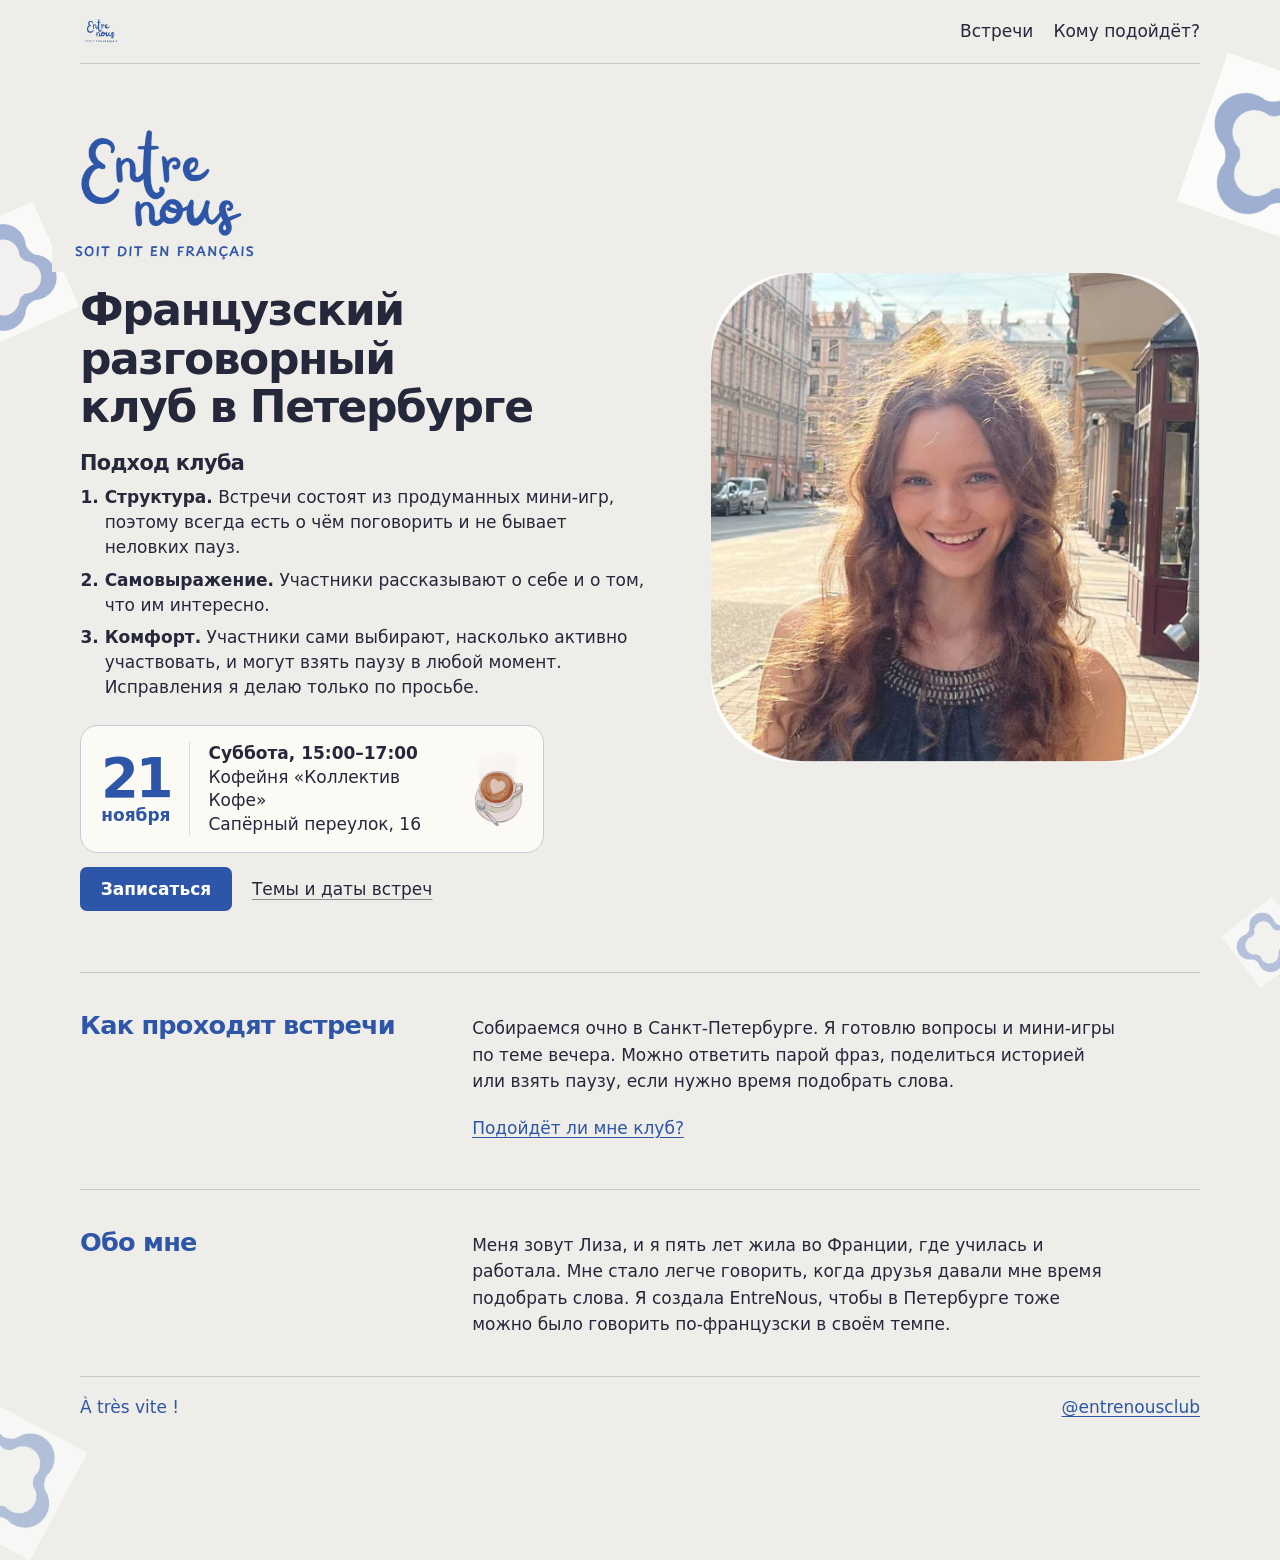
==== index.html @ 462ad300 "Add the approved edge motif and present the club approach" ====
<!doctype html>
<html lang="ru">
<head>
  <meta charset="utf-8">
  <meta name="viewport" content="width=device-width, initial-scale=1">
  <meta name="description" content="EntreNous — французский разговорный клуб в Санкт-Петербурге. На очных встречах играем в мини-игры, говорим о том, что нам интересно, и выбираем свой темп.">
  <link rel="canonical" href="https://entrenousclub.ru/">
  <meta property="og:type" content="website">
  <meta property="og:locale" content="ru_RU">
  <meta property="og:site_name" content="EntreNous">
  <meta property="og:url" content="https://entrenousclub.ru/">
  <meta property="og:title" content="EntreNous — французский разговорный клуб в Петербурге">
  <meta property="og:description" content="Очные встречи на французском в Санкт-Петербурге. Я готовлю мини-игры, а вы рассказываете о том, что вам интересно, и выбираете свой темп.">
  <meta property="og:image" content="https://entrenousclub.ru/photos/liza-portrait.jpg">
  <meta property="og:image:alt" content="Мой портрет на улице">
  <meta name="theme-color" content="#eeede9">
  <link rel="icon" type="image/png" sizes="96x96" href="/favicon.png">
  <title>EntreNous — французский разговорный клуб в Петербурге</title>
  <script type="application/ld+json">
  {
    "@context": "https://schema.org",
    "@graph": [
      {
        "@type": "Organization",
        "@id": "https://entrenousclub.ru/#organization",
        "name": "EntreNous",
        "description": "Французский разговорный клуб в Санкт-Петербурге.",
        "url": "https://entrenousclub.ru/",
        "logo": "https://entrenousclub.ru/club.jpg",
        "sameAs": ["https://t.me/entrenousclub"],
        "areaServed": { "@type": "City", "name": "Санкт-Петербург" }
      },
      {
        "@type": "WebSite",
        "@id": "https://entrenousclub.ru/#website",
        "name": "EntreNous",
        "url": "https://entrenousclub.ru/",
        "inLanguage": "ru",
        "publisher": { "@id": "https://entrenousclub.ru/#organization" }
      },
      {
        "@type": "Service",
        "@id": "https://entrenousclub.ru/#conversations",
        "name": "Очные встречи французского разговорного клуба EntreNous",
        "serviceType": "Групповая практика разговорного французского",
        "url": "https://entrenousclub.ru/#rencontres",
        "provider": { "@id": "https://entrenousclub.ru/#organization" },
        "areaServed": { "@type": "City", "name": "Санкт-Петербург" }
      }
    ]
  }
  </script>
  <link rel="stylesheet" href="/inner.css">
  <style>
    body { position: relative; isolation: isolate; overflow-x: clip; padding-block-end: 2.75rem; }
    main { padding-block: 0; }
    header a, footer a { font-size: inherit; }
    .top, .hero { width: min(calc(100% - clamp(2.25rem, 8vw, 5rem)), 70rem); margin-inline: auto; }
    .top { min-height: 4rem; padding-block: 0; }
    .top .brand img { width: 2.65rem; }
    .top nav { gap: .25rem 1.25rem; }
    .hero {
      --edge-gutter: max(clamp(1.125rem, 4vw, 2.5rem), (100vw - 70rem) / 2);
      position: relative;
      display: grid; grid-template-columns: minmax(0, 1.16fr) minmax(0, 1fr); align-items: center;
      gap: clamp(2rem, 5vw, 4.25rem); padding-block: clamp(2rem, 4.8vw, 3.8rem);
    }
    body::before, body::after, .hero::before, .hero::after {
      content: ""; position: absolute; z-index: -1; aspect-ratio: 1;
      background: url("/photos/brand-outline.png") center / contain no-repeat;
      mix-blend-mode: darken; pointer-events: none;
    }
    body::before {
      top: clamp(9.25rem, 18vw, 13.75rem); left: -3.4rem; width: 7.2rem;
      transform: rotate(-24deg); opacity: .68;
    }
    .hero::before {
      top: .65rem; right: calc(-1 * var(--edge-gutter) - 4.65rem); width: 9.8rem;
      transform: rotate(19deg); opacity: .74;
    }
    .hero::after {
      bottom: -.2rem; right: calc(-1 * var(--edge-gutter) - 1.15rem); width: 4.05rem;
      transform: rotate(-38deg); opacity: .53;
    }
    body::after {
      bottom: -3.5rem; left: -3.5rem; width: 7.6rem;
      transform: rotate(28deg); opacity: .55;
    }
    @media (prefers-reduced-motion: no-preference) {
      .hero::after { animation: outline-sway 1.5s ease-in-out .25s; }
    }
    @keyframes outline-sway {
      50% { transform: translate(-3px, -2px) rotate(-31deg); }
    }
    .hero-logo { display: block; width: min(100%, 14rem); height: auto; margin-block-end: .9rem; margin-inline-start: -1.75rem; }
    .hero h1 { font-size: clamp(1.875rem, 3.75vw, 2.75rem); line-height: 1.1; letter-spacing: -.033em; }
    .hero-break-narrow { display: none; }
    .hero-approach { margin-block: 1.25rem 1.5rem; max-width: 55ch; }
    .hero-approach h2 { font-size: 1.3rem; }
    .hero-approach ol { display: grid; gap: .45rem; margin: .6rem 0 0; padding-inline-start: 1.45em; line-height: 1.48; }
    .hero-approach li::marker, .hero-approach strong { font-weight: 600; }
    .meeting {
      position: relative; isolation: isolate; overflow: hidden;
      display: grid; grid-template-columns: auto minmax(0, 1fr) auto; align-items: center;
      column-gap: clamp(.65rem, 1.8vw, 1.15rem); max-width: 29rem; margin-bottom: .85rem;
      padding: 1rem clamp(.8rem, 2vw, 1.25rem);
      background: #fbfaf5; border: 1px solid #c2cad9; border-radius: 1.1rem;
    }
    .meeting-date { display: grid; text-align: center; color: var(--blue); line-height: 1.15; font-weight: 600; }
    .meeting-day { font-size: clamp(2.65rem, 4.6vw, 3.4rem); line-height: 1; letter-spacing: -.055em; }
    .meeting-details {
      display: grid; gap: .03rem; line-height: 1.38;
      border-inline-start: 1px solid #d5d8df; padding-inline-start: clamp(.65rem, 1.8vw, 1.15rem);
    }
    .meeting-details strong { font-weight: 600; }
    .meeting-cup {
      display: block; width: clamp(2rem, 5.1vw, 3rem); height: auto; mix-blend-mode: multiply;
    }
    .actions { display: flex; flex-wrap: wrap; align-items: center; gap: .25rem 1.25rem; }
    .button { justify-content: center; padding: .55rem 1.3rem; color: white; background: var(--blue); border-radius: .42rem; font-weight: 600; text-decoration: none; }
    .button:hover { background: #234485; }
    .meeting-calendar { color: var(--ink); text-decoration-color: #8a8b93; text-underline-offset: .22em; }
    .hero-portrait { display: block; justify-self: center; width: 100%; max-width: 33rem; height: auto; border-radius: 17%; }
    .sections section, .about { display: grid; grid-template-columns: minmax(0, .75fr) minmax(0, 1.55fr); align-items: baseline; gap: .75rem 2.5rem; padding-block: clamp(1.6rem, 3vw, 2.5rem); border-top: 1px solid var(--line); }
    .section-links { grid-column: 2; }
    .about h2, .sections h2 { color: var(--blue); }
    @media (max-width: 780px) {
      .hero {
        --edge-gutter: max(clamp(1.125rem, 4vw, 2.5rem), (100vw - 34rem) / 2);
        grid-template-columns: minmax(0, 1fr); max-width: 34rem; gap: 1.6rem; padding-block: 1.55rem 2rem;
      }
      .hero::before { right: calc(-1 * var(--edge-gutter) - 2.85rem); width: 6.35rem; }
      .hero::after { right: calc(-1 * var(--edge-gutter) - 1.65rem); width: 3.6rem; }
      body::before { top: 7.65rem; left: -3rem; width: 4.95rem; }
      body::after { bottom: -2.55rem; left: -2.45rem; width: 5.8rem; }
      .hero-logo { width: min(100%, 12.7rem); margin-inline-start: -1.6rem; }
      .hero-portrait { justify-self: start; max-width: 29rem; }
    }
    @media (max-width: 720px) {
      .sections section, .about { grid-template-columns: 1fr; gap: .55rem; }
      .section-links { grid-column: auto; }
    }
    @media (max-width: 500px) {
      .top nav { column-gap: .8rem; }
      .hero-break-wide { display: none; }
      .hero-break-narrow { display: initial; }
    }
  </style>
</head>
<body>
  <header class="wrap top" id="top">
    <a href="#top" class="brand" aria-label="EntreNous, начало страницы">
      <img src="club.jpg" width="64" height="64" alt="">
    </a>
    <nav aria-label="Навигация">
      <a href="/#rencontres">Встречи</a>
      <a href="/faq/">Кому подойдёт?</a>
    </nav>
  </header>
  <main>
    <section class="hero" aria-labelledby="club">
      <div>
        <img class="hero-logo" src="photos/entrenous-wordmark.png" width="379" height="249" lang="fr" alt="Entre nous. Soit dit en français.">
        <h1 id="club">Французский<br class="hero-break-narrow"> разговорный<br class="hero-break-wide"> клуб<br class="hero-break-narrow"> в Петербурге</h1>
        <div class="hero-approach">
          <h2>Подход клуба</h2>
          <ol>
            <li><strong>Структура.</strong> Встречи состоят из продуманных мини-игр, поэтому всегда есть о чём поговорить и не бывает неловких пауз.</li>
            <li><strong>Самовыражение.</strong> Участники рассказывают о себе и о том, что им интересно.</li>
            <li><strong>Комфорт.</strong> Участники сами выбирают, насколько активно участвовать, и могут взять паузу в любой момент. Исправления я делаю только по просьбе.</li>
          </ol>
        </div>
        <div class="meeting" role="group" aria-label="Ближайшая встреча">
          <time class="meeting-date" datetime="2026-11-21T15:00:00+03:00"><span class="meeting-day">21</span> ноября</time>
          <p class="meeting-details">
            <strong>Суббота, 15:00–17:00</strong>
            <span>Кофейня «Коллектив Кофе»</span>
            <span>Сапёрный переулок,&nbsp;16</span>
          </p>
          <img class="meeting-cup" src="photos/coffee-cup.png" width="467" height="712" alt="">
        </div>
        <div class="actions">
          <a class="button" href="https://t.me/lisalesny">Записаться</a>
          <a class="meeting-calendar" href="https://t.me/s/entrenousclub">Темы и даты встреч</a>
        </div>
      </div>
      <img class="hero-portrait" src="photos/liza-portrait.jpg" width="529" height="529" alt="Мой портрет на улице">
    </section>
    <div class="wrap sections">
      <section id="rencontres">
        <h2>Как проходят встречи</h2>
        <p>Собираемся очно в Санкт-Петербурге. Я готовлю вопросы и мини-игры по теме вечера. Можно ответить парой фраз, поделиться историей или взять паузу, если нужно время подобрать слова.</p>
        <div class="section-links">
          <a href="/faq/#uroven">Подойдёт ли мне клуб?</a>
        </div>
      </section>
    </div>
    <section class="wrap about" id="about" aria-labelledby="about-title">
      <h2 id="about-title">Обо мне</h2>
      <p>Меня зовут Лиза, и я пять лет жила во Франции, где училась и работала. Мне стало легче говорить, когда друзья давали мне время подобрать слова. Я создала EntreNous, чтобы в Петербурге тоже можно было говорить по-французски в своём темпе.</p>
    </section>
  </main>
  <footer class="wrap foot">
    <p lang="fr">À très vite !</p>
    <a href="https://t.me/entrenousclub">@entrenousclub</a>
  </footer>
</body>
</html>
---- inner.css ----
:root {
  color-scheme: light;
  --paper: #eeede9;
  --ink: #25273a;
  --blue: #2e56a8;
  --line: #c8c8c3;
  --wash: #e1e6ef;
  --sans: -apple-system, BlinkMacSystemFont, system-ui, "Segoe UI", sans-serif;
  font-family: var(--sans);
}
* { box-sizing: border-box; }
body { margin: 0; color: var(--ink); background: var(--paper); font-size: 1.0625rem; line-height: 1.55; }
::selection { background: #d2dbed; color: var(--ink); }
a { color: var(--blue); text-underline-offset: .2em; }
a:hover { text-decoration-thickness: 2px; }
a:focus-visible { outline: 2px solid var(--blue); outline-offset: 4px; }
.wrap { width: min(calc(100% - 3rem), 70rem); margin-inline: auto; }
header, footer { display: flex; align-items: center; justify-content: space-between; gap: .5rem 1.25rem; padding-block: .55rem; }
header { border-bottom: 1px solid var(--line); }
footer { border-top: 1px solid var(--line); }
footer p { margin: 0; color: var(--blue); }
header a, footer a, .actions a, .section-links a {
  display: inline-flex; align-items: center; min-height: 44px;
}
header a, footer a { font-size: .9375rem; }
.brand { flex: none; }
.brand img { display: block; width: 3.25rem; height: auto; border-radius: 50%; }
nav { display: flex; align-items: center; justify-content: flex-end; flex-wrap: wrap; column-gap: clamp(.8rem, 3vw, 2rem); }
nav a { text-decoration: none; color: var(--ink); }
nav a:hover, nav a[aria-current="page"] { color: var(--blue); text-decoration: underline; text-underline-offset: .35em; }
h1, h2, p { margin: 0; }
h1, h2 { line-height: 1.15; letter-spacing: -.03em; text-wrap: balance; }
h1 { font-size: clamp(2rem, 4.25vw, 3.5rem); font-weight: 600; }
h2 { font-size: clamp(1.3rem, 2vw, 1.65rem); font-weight: 600; }
main { padding-block: clamp(2rem, 5vw, 4rem); }
main > h1, article h1 { max-width: 24ch; margin-bottom: .8em; color: var(--blue); }
p { max-width: 60ch; }
section { scroll-margin-top: 1.25rem; }
@media (max-width: 720px) {
  .wrap { width: min(calc(100% - 2.25rem), 36rem); }
  header { gap: .25rem .5rem; }
  .brand img { width: 2.5rem; }
  .brand { min-width: 44px; }
  nav { column-gap: clamp(.55rem, 2.6vw, 1rem); }
  nav a { font-size: .875rem; }
}
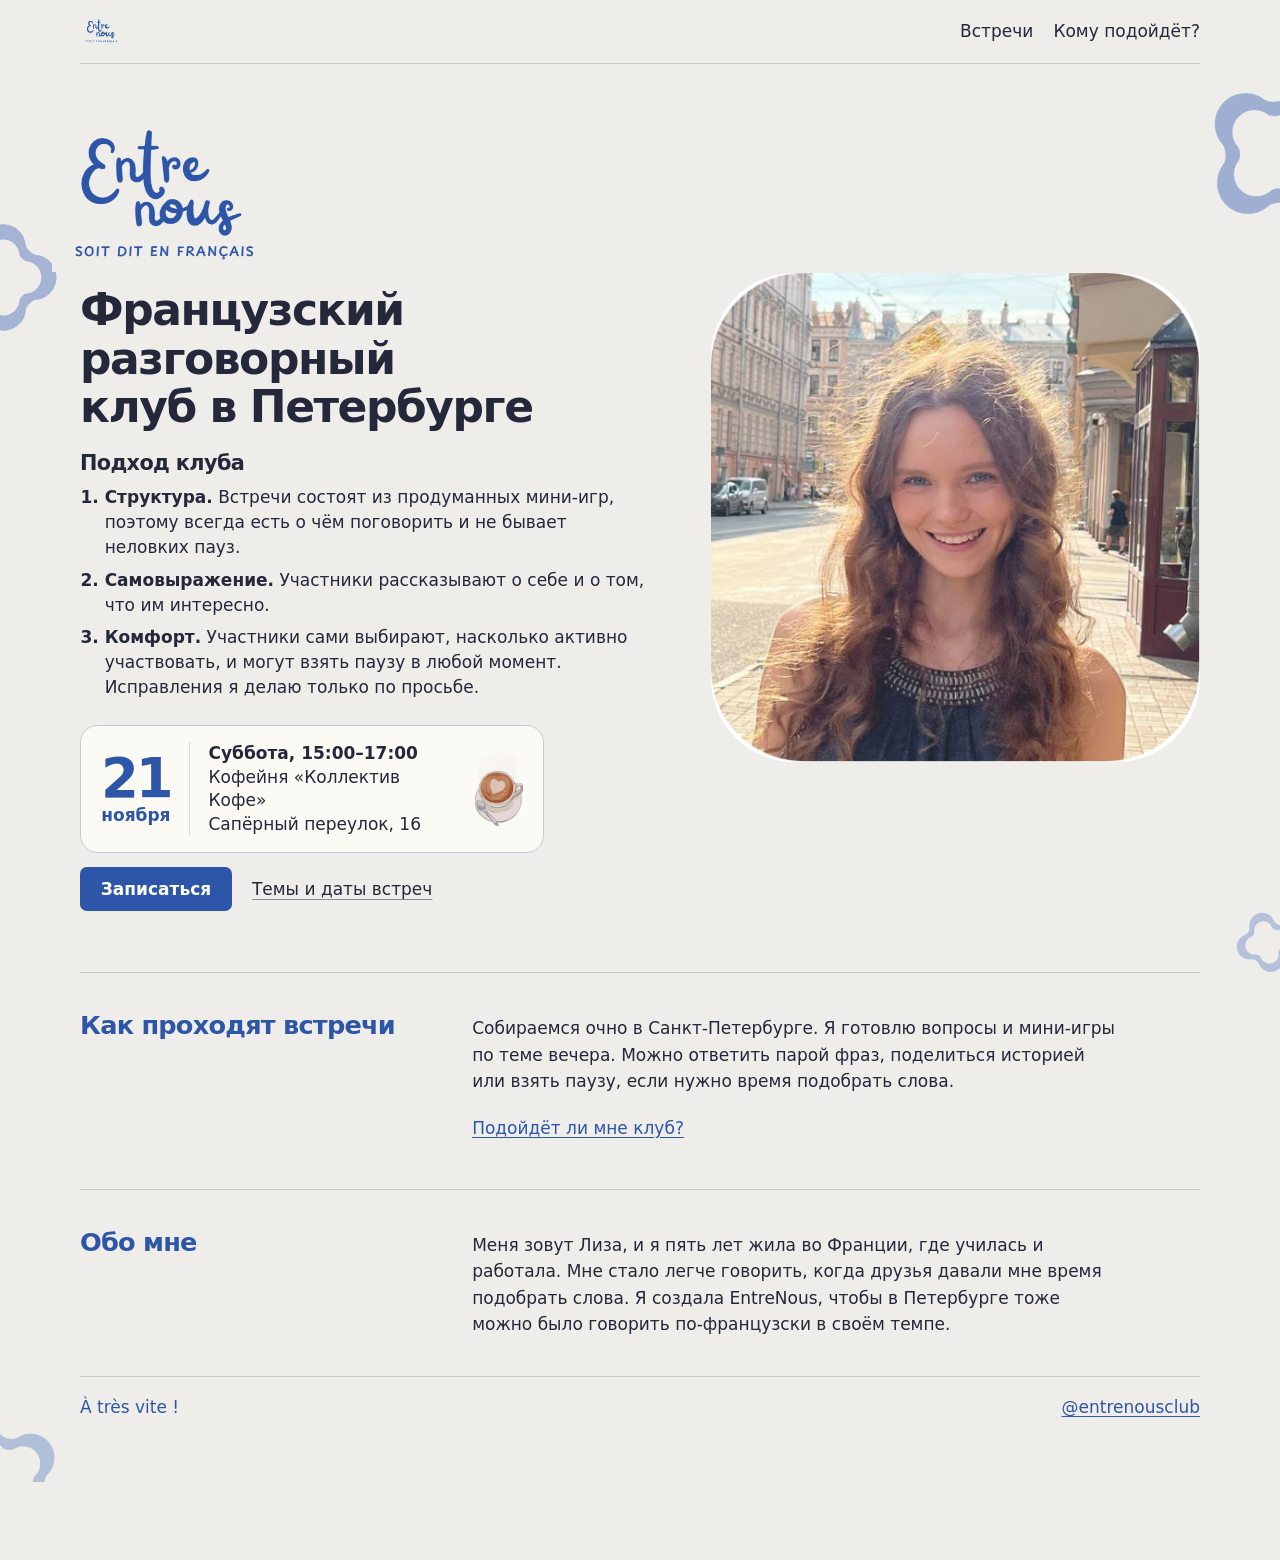
==== commit 260117e9: "Clip edge decorations and blend them into the page background" ====
--- a/index.html
+++ b/index.html
@@ -52,7 +52,8 @@
   </script>
   <link rel="stylesheet" href="/inner.css">
   <style>
-    body { position: relative; isolation: isolate; overflow-x: clip; padding-block-end: 2.75rem; }
+    html { background: var(--paper); overflow-x: clip; }
+    body { position: relative; isolation: isolate; overflow: clip; padding-block-end: 2.75rem; }
     main { padding-block: 0; }
     header a, footer a { font-size: inherit; }
     .top, .hero { width: min(calc(100% - clamp(2.25rem, 8vw, 5rem)), 70rem); margin-inline: auto; }
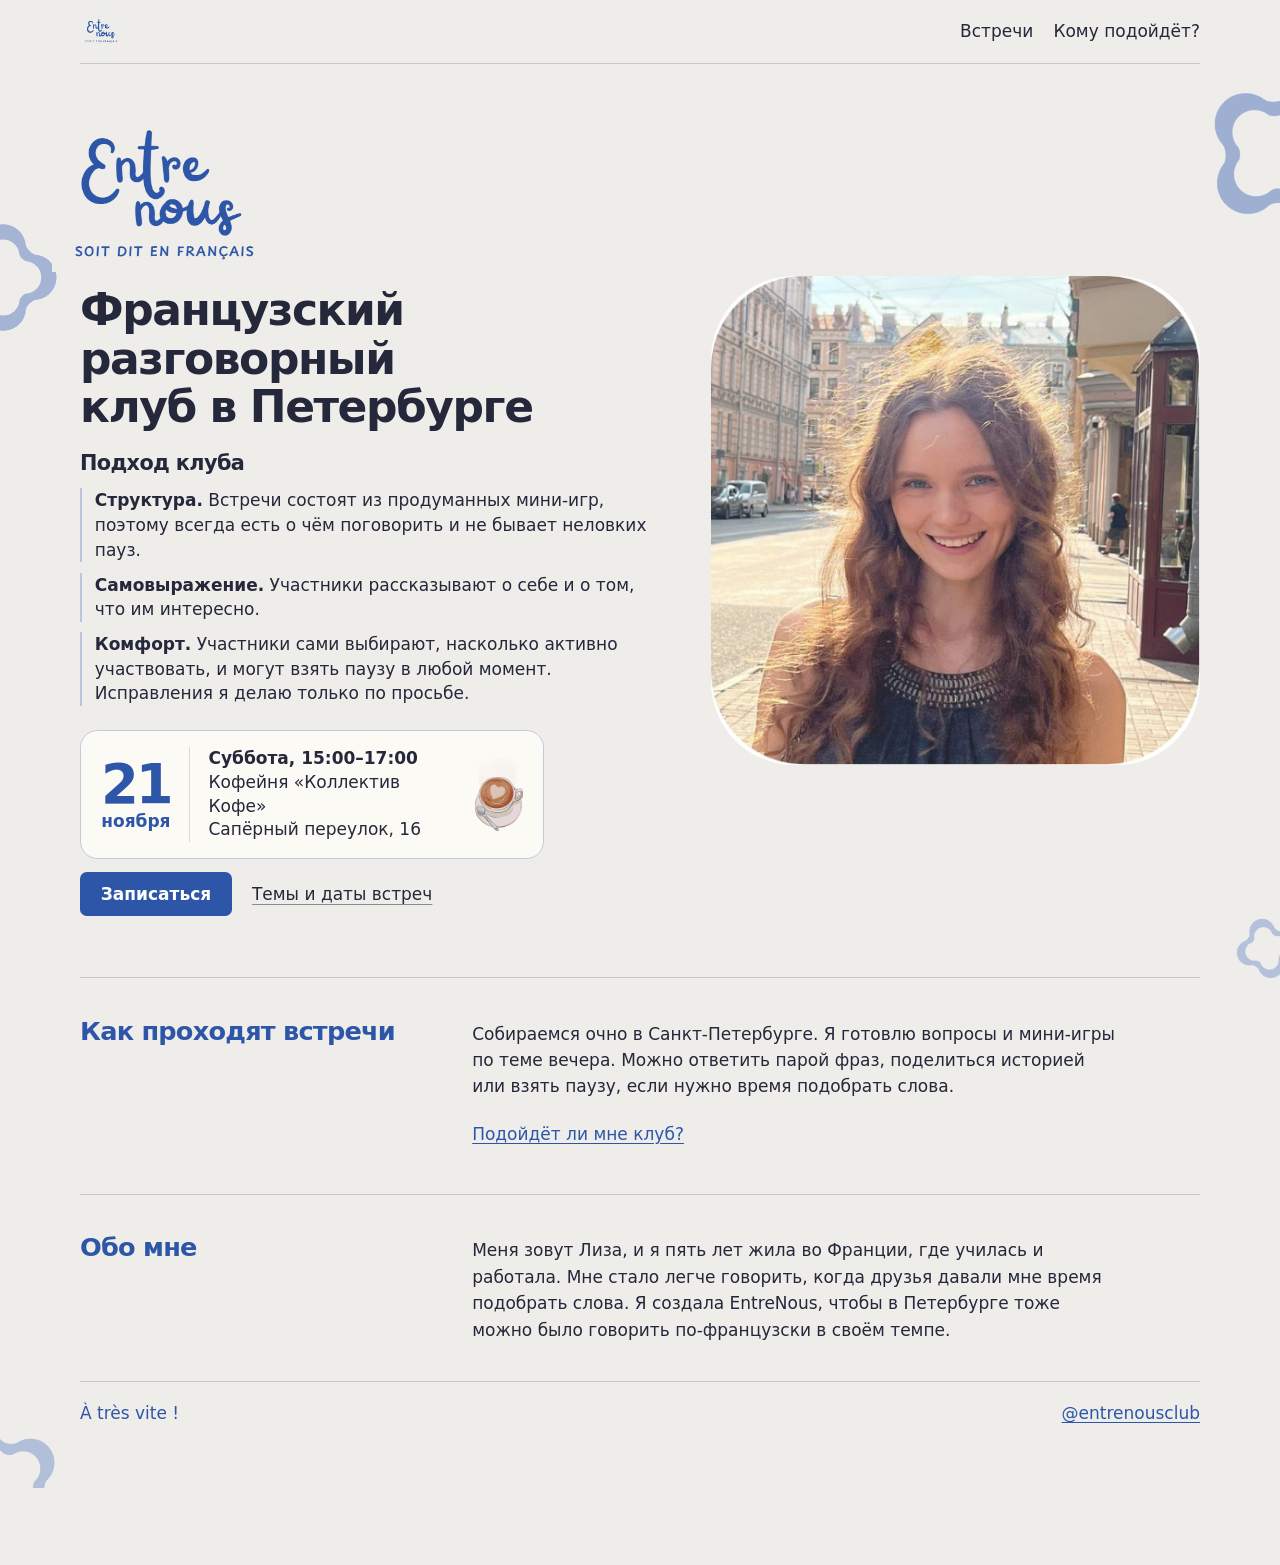
==== commit 2887462d: "Style the club approach as a light unnumbered list" ====
--- a/index.html
+++ b/index.html
@@ -98,8 +98,9 @@
     .hero-break-narrow { display: none; }
     .hero-approach { margin-block: 1.25rem 1.5rem; max-width: 55ch; }
     .hero-approach h2 { font-size: 1.3rem; }
-    .hero-approach ol { display: grid; gap: .45rem; margin: .6rem 0 0; padding-inline-start: 1.45em; line-height: 1.48; }
-    .hero-approach li::marker, .hero-approach strong { font-weight: 600; }
+    .hero-approach ul { display: grid; gap: .65rem; margin: .8rem 0 0; padding: 0; list-style: none; line-height: 1.45; }
+    .hero-approach li { padding-inline-start: .8rem; border-inline-start: 2px solid #bbc6dc; }
+    .hero-approach strong { font-weight: 600; }
     .meeting {
       position: relative; isolation: isolate; overflow: hidden;
       display: grid; grid-template-columns: auto minmax(0, 1fr) auto; align-items: center;
@@ -165,11 +166,11 @@
         <h1 id="club">Французский<br class="hero-break-narrow"> разговорный<br class="hero-break-wide"> клуб<br class="hero-break-narrow"> в Петербурге</h1>
         <div class="hero-approach">
           <h2>Подход клуба</h2>
-          <ol>
+          <ul role="list">
             <li><strong>Структура.</strong> Встречи состоят из продуманных мини-игр, поэтому всегда есть о чём поговорить и не бывает неловких пауз.</li>
             <li><strong>Самовыражение.</strong> Участники рассказывают о себе и о том, что им интересно.</li>
             <li><strong>Комфорт.</strong> Участники сами выбирают, насколько активно участвовать, и могут взять паузу в любой момент. Исправления я делаю только по просьбе.</li>
-          </ol>
+          </ul>
         </div>
         <div class="meeting" role="group" aria-label="Ближайшая встреча">
           <time class="meeting-date" datetime="2026-11-21T15:00:00+03:00"><span class="meeting-day">21</span> ноября</time>
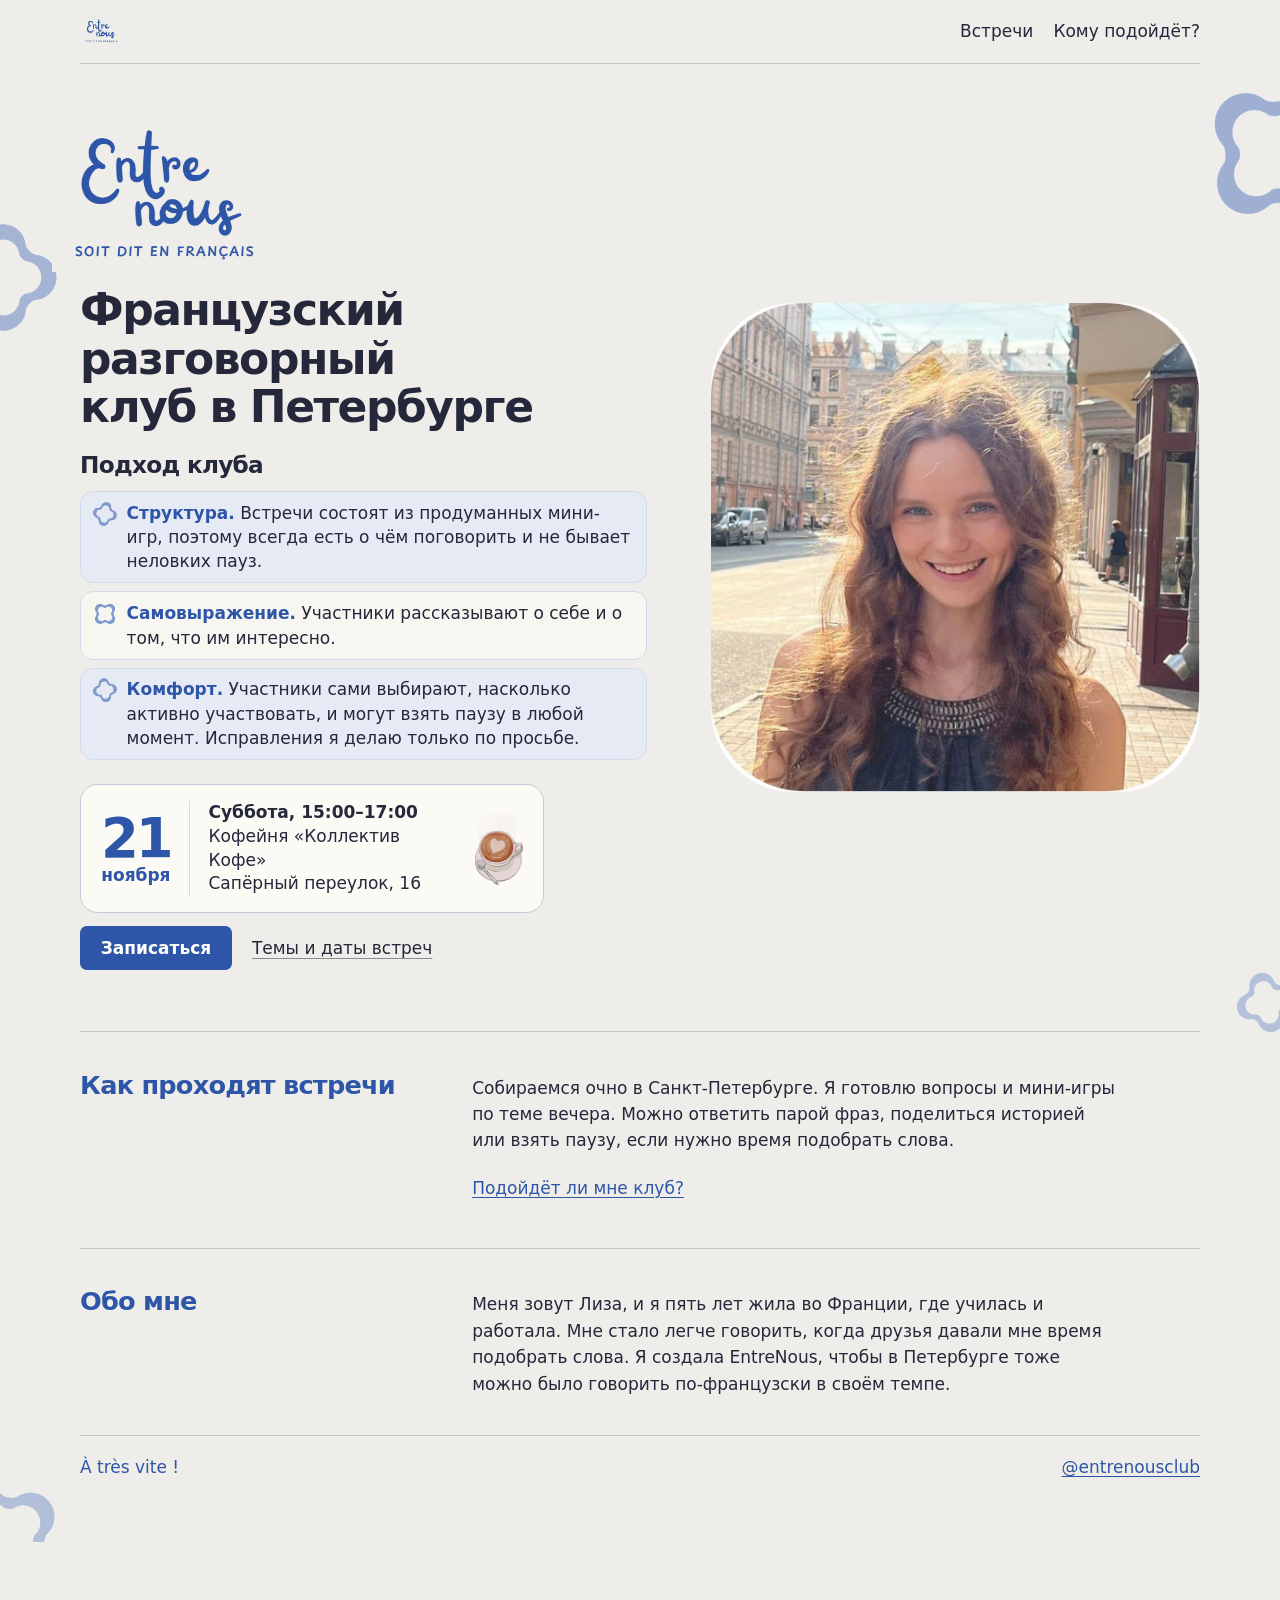
==== commit a717f706: "Give the club approach list the Entre Nous poster styling" ====
--- a/index.html
+++ b/index.html
@@ -53,7 +53,10 @@
   <link rel="stylesheet" href="/inner.css">
   <style>
     html { background: var(--paper); overflow-x: clip; }
-    body { position: relative; isolation: isolate; overflow: clip; padding-block-end: 2.75rem; }
+    body {
+      --outline-image: url("/photos/brand-outline.png");
+      position: relative; isolation: isolate; overflow: clip; padding-block-end: 2.75rem;
+    }
     main { padding-block: 0; }
     header a, footer a { font-size: inherit; }
     .top, .hero { width: min(calc(100% - clamp(2.25rem, 8vw, 5rem)), 70rem); margin-inline: auto; }
@@ -68,7 +71,7 @@
     }
     body::before, body::after, .hero::before, .hero::after {
       content: ""; position: absolute; z-index: -1; aspect-ratio: 1;
-      background: url("/photos/brand-outline.png") center / contain no-repeat;
+      background: var(--outline-image) center / contain no-repeat;
       mix-blend-mode: darken; pointer-events: none;
     }
     body::before {
@@ -97,10 +100,22 @@
     .hero h1 { font-size: clamp(1.875rem, 3.75vw, 2.75rem); line-height: 1.1; letter-spacing: -.033em; }
     .hero-break-narrow { display: none; }
     .hero-approach { margin-block: 1.25rem 1.5rem; max-width: 55ch; }
-    .hero-approach h2 { font-size: 1.3rem; }
-    .hero-approach ul { display: grid; gap: .65rem; margin: .8rem 0 0; padding: 0; list-style: none; line-height: 1.45; }
-    .hero-approach li { padding-inline-start: .8rem; border-inline-start: 2px solid #bbc6dc; }
-    .hero-approach strong { font-weight: 600; }
+    .hero-approach h2 { font-size: clamp(1.3rem, 2vw, 1.45rem); }
+    .hero-approach ul { display: grid; gap: .5rem; margin: .8rem 0 0; padding: 0; list-style: none; line-height: 1.43; }
+    .hero-approach li {
+      position: relative; isolation: isolate;
+      padding: .55rem .85rem .55rem 2.85rem;
+      background: #e5eaf5; border: 1px solid #d2daea; border-radius: .8rem;
+    }
+    .hero-approach li:nth-child(2) { background: #f7f6f1; }
+    .hero-approach li::before {
+      content: ""; position: absolute; inset-block-start: .55rem; inset-inline-start: .67rem;
+      width: 1.65rem; aspect-ratio: 1; background: var(--outline-image) center / contain no-repeat;
+      mix-blend-mode: darken; transform: rotate(-14deg); pointer-events: none;
+    }
+    .hero-approach li:nth-child(2)::before { transform: rotate(21deg); }
+    .hero-approach li:nth-child(3)::before { transform: rotate(-32deg); }
+    .hero-approach strong { color: var(--blue); font-weight: 600; }
     .meeting {
       position: relative; isolation: isolate; overflow: hidden;
       display: grid; grid-template-columns: auto minmax(0, 1fr) auto; align-items: center;
@@ -146,6 +161,8 @@
       .top nav { column-gap: .8rem; }
       .hero-break-wide { display: none; }
       .hero-break-narrow { display: initial; }
+      .hero-approach li { padding-inline: 2.45rem .65rem; }
+      .hero-approach li::before { inset-inline-start: .5rem; width: 1.52rem; }
     }
   </style>
 </head>
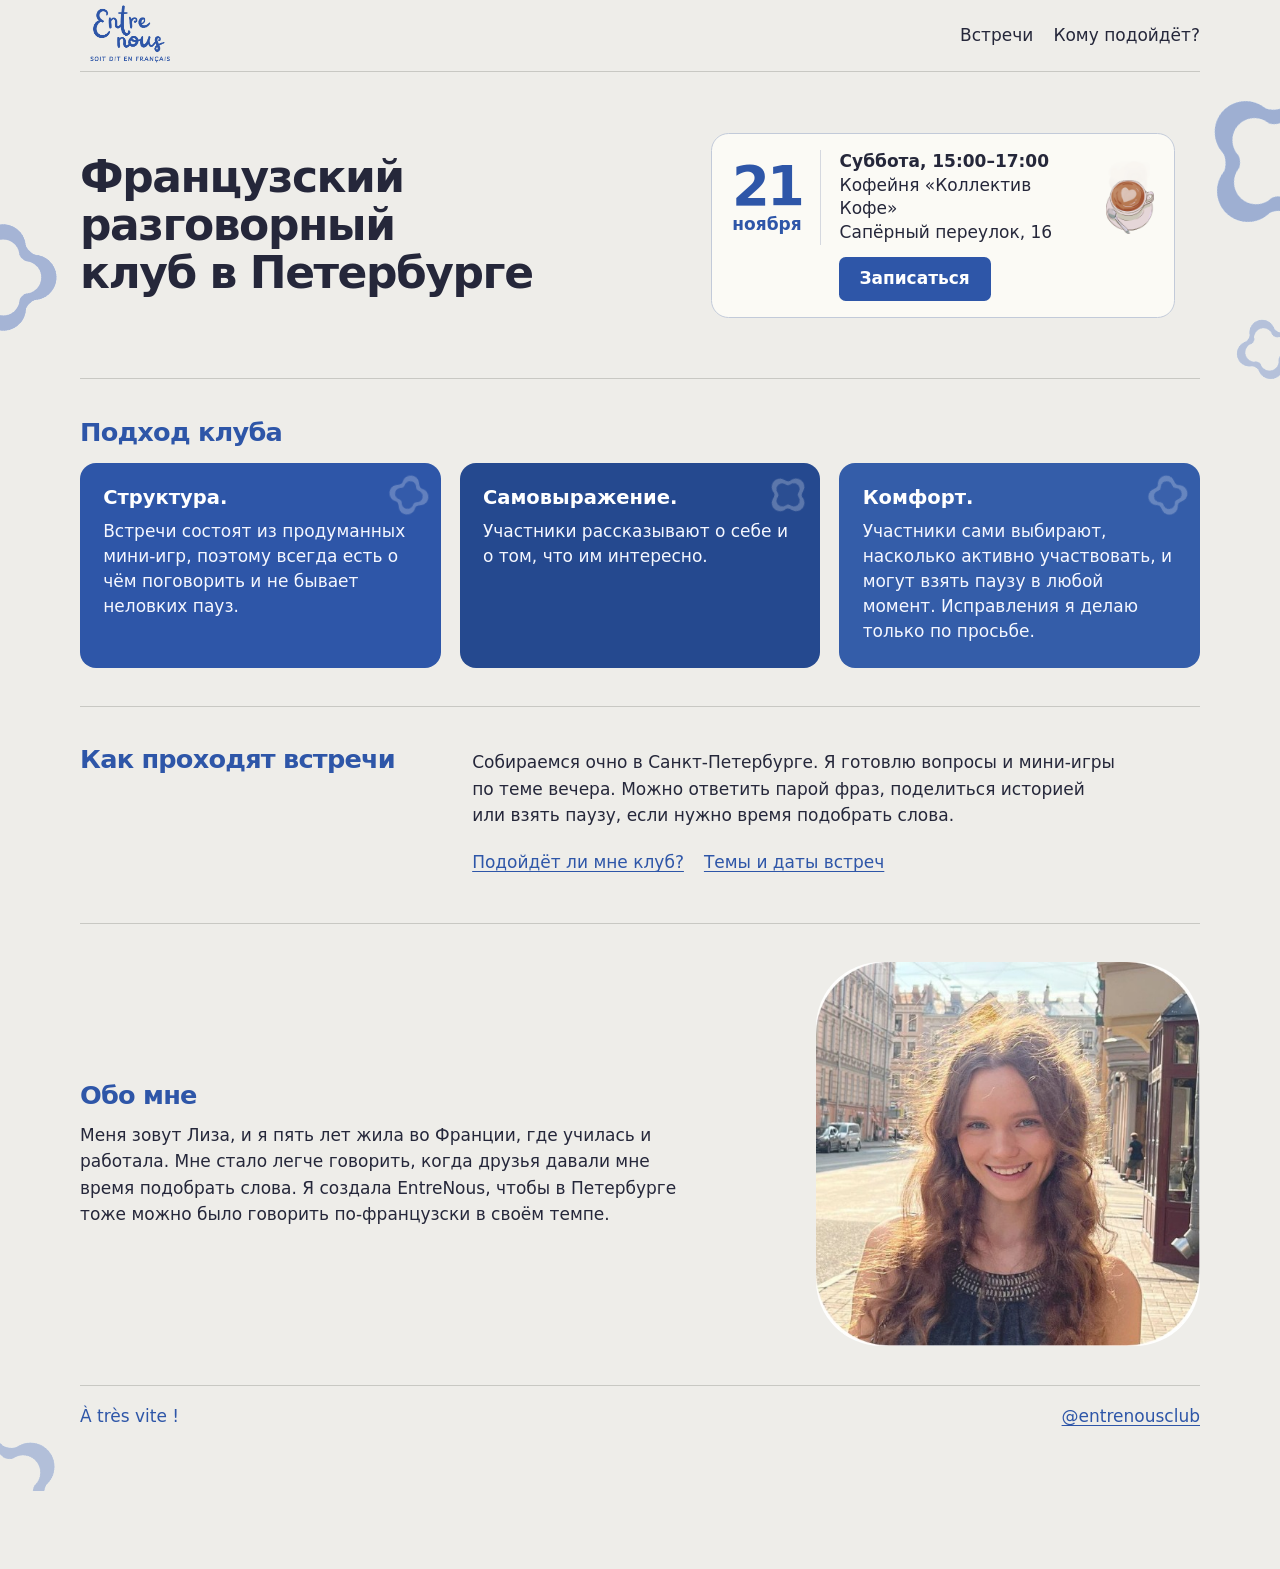
==== commit 4f9514a8: "Keep the next meeting in the hero and move the club approach into blue cards" ====
--- a/index.html
+++ b/index.html
@@ -60,8 +60,8 @@
     main { padding-block: 0; }
     header a, footer a { font-size: inherit; }
     .top, .hero { width: min(calc(100% - clamp(2.25rem, 8vw, 5rem)), 70rem); margin-inline: auto; }
-    .top { min-height: 4rem; padding-block: 0; }
-    .top .brand img { width: 2.65rem; }
+    .top { min-height: 4.5rem; padding-block: 0; }
+    .top .brand img { width: 6.25rem; border-radius: 0; }
     .top nav { gap: .25rem 1.25rem; }
     .hero {
       --edge-gutter: max(clamp(1.125rem, 4vw, 2.5rem), (100vw - 70rem) / 2);
@@ -96,30 +96,35 @@
     @keyframes outline-sway {
       50% { transform: translate(-3px, -2px) rotate(-31deg); }
     }
-    .hero-logo { display: block; width: min(100%, 14rem); height: auto; margin-block-end: .9rem; margin-inline-start: -1.75rem; }
     .hero h1 { font-size: clamp(1.875rem, 3.75vw, 2.75rem); line-height: 1.1; letter-spacing: -.033em; }
     .hero-break-narrow { display: none; }
-    .hero-approach { margin-block: 1.25rem 1.5rem; max-width: 55ch; }
-    .hero-approach h2 { font-size: clamp(1.3rem, 2vw, 1.45rem); }
-    .hero-approach ul { display: grid; gap: .5rem; margin: .8rem 0 0; padding: 0; list-style: none; line-height: 1.43; }
-    .hero-approach li {
+    .approach ul {
+      display: grid; grid-template-columns: repeat(3, minmax(0, 1fr)); gap: clamp(.7rem, 2vw, 1.2rem);
+      margin: 1rem 0 0; padding: 0; list-style: none;
+    }
+    .approach li {
       position: relative; isolation: isolate;
-      padding: .55rem .85rem .55rem 2.85rem;
-      background: #e5eaf5; border: 1px solid #d2daea; border-radius: .8rem;
-    }
-    .hero-approach li:nth-child(2) { background: #f7f6f1; }
-    .hero-approach li::before {
-      content: ""; position: absolute; inset-block-start: .55rem; inset-inline-start: .67rem;
-      width: 1.65rem; aspect-ratio: 1; background: var(--outline-image) center / contain no-repeat;
-      mix-blend-mode: darken; transform: rotate(-14deg); pointer-events: none;
-    }
-    .hero-approach li:nth-child(2)::before { transform: rotate(21deg); }
-    .hero-approach li:nth-child(3)::before { transform: rotate(-32deg); }
-    .hero-approach strong { color: var(--blue); font-weight: 600; }
+      padding: clamp(1rem, 2.1vw, 1.45rem); line-height: 1.48;
+      background: var(--blue); color: #f5f7ff; border-radius: 1rem;
+    }
+    .approach li:nth-child(2) { background: #25498f; }
+    .approach li:nth-child(3) { background: #345da9; }
+    .approach li::before {
+      content: ""; position: absolute; z-index: -1; inset-block-start: .65rem; inset-inline-end: .65rem;
+      width: 2.65rem; aspect-ratio: 1; background: var(--outline-image) center / contain no-repeat;
+      filter: invert(1) grayscale(1); mix-blend-mode: screen; opacity: .62;
+      transform: rotate(-14deg); pointer-events: none;
+    }
+    .approach li:nth-child(2)::before { transform: rotate(21deg); }
+    .approach li:nth-child(3)::before { transform: rotate(-32deg); }
+    .approach strong {
+      display: block; padding-inline-end: 2.15rem; margin-block-end: .55rem;
+      color: white; font-size: 1.22rem; font-weight: 600; line-height: 1.2; overflow-wrap: anywhere;
+    }
     .meeting {
       position: relative; isolation: isolate; overflow: hidden;
       display: grid; grid-template-columns: auto minmax(0, 1fr) auto; align-items: center;
-      column-gap: clamp(.65rem, 1.8vw, 1.15rem); max-width: 29rem; margin-bottom: .85rem;
+      gap: .75rem clamp(.65rem, 1.8vw, 1.15rem); width: 100%; max-width: 29rem;
       padding: 1rem clamp(.8rem, 2vw, 1.25rem);
       background: #fbfaf5; border: 1px solid #c2cad9; border-radius: 1.1rem;
     }
@@ -133,14 +138,19 @@
     .meeting-cup {
       display: block; width: clamp(2rem, 5.1vw, 3rem); height: auto; mix-blend-mode: multiply;
     }
-    .actions { display: flex; flex-wrap: wrap; align-items: center; gap: .25rem 1.25rem; }
-    .button { justify-content: center; padding: .55rem 1.3rem; color: white; background: var(--blue); border-radius: .42rem; font-weight: 600; text-decoration: none; }
+    .button {
+      display: inline-flex; align-items: center; justify-content: center; min-height: 44px;
+      grid-column: 2 / -1; justify-self: start; margin-inline-start: clamp(.65rem, 1.8vw, 1.15rem);
+      padding: .55rem 1.3rem; color: white; background: var(--blue); border-radius: .42rem; font-weight: 600; text-decoration: none;
+    }
     .button:hover { background: #234485; }
-    .meeting-calendar { color: var(--ink); text-decoration-color: #8a8b93; text-underline-offset: .22em; }
-    .hero-portrait { display: block; justify-self: center; width: 100%; max-width: 33rem; height: auto; border-radius: 17%; }
-    .sections section, .about { display: grid; grid-template-columns: minmax(0, .75fr) minmax(0, 1.55fr); align-items: baseline; gap: .75rem 2.5rem; padding-block: clamp(1.6rem, 3vw, 2.5rem); border-top: 1px solid var(--line); }
-    .section-links { grid-column: 2; }
-    .about h2, .sections h2 { color: var(--blue); }
+    .approach, .sections section, .about { padding-block: clamp(1.6rem, 3vw, 2.5rem); border-top: 1px solid var(--line); }
+    .sections section, .about { display: grid; grid-template-columns: minmax(0, .75fr) minmax(0, 1.55fr); align-items: baseline; gap: .75rem 2.5rem; }
+    .section-links { display: flex; flex-wrap: wrap; column-gap: 1.25rem; grid-column: 2; }
+    .approach h2, .about h2, .sections h2 { color: var(--blue); }
+    .about { grid-template-columns: minmax(0, 1.3fr) minmax(0, 1fr); align-items: center; }
+    .about p { margin-block-start: .75rem; }
+    .about-portrait { display: block; justify-self: end; width: 100%; max-width: 24rem; height: auto; border-radius: 17%; }
     @media (max-width: 780px) {
       .hero {
         --edge-gutter: max(clamp(1.125rem, 4vw, 2.5rem), (100vw - 34rem) / 2);
@@ -148,28 +158,26 @@
       }
       .hero::before { right: calc(-1 * var(--edge-gutter) - 2.85rem); width: 6.35rem; }
       .hero::after { right: calc(-1 * var(--edge-gutter) - 1.65rem); width: 3.6rem; }
-      body::before { top: 7.65rem; left: -3rem; width: 4.95rem; }
+      body::before { top: 12.25rem; left: -3.2rem; width: 4.95rem; }
       body::after { bottom: -2.55rem; left: -2.45rem; width: 5.8rem; }
-      .hero-logo { width: min(100%, 12.7rem); margin-inline-start: -1.6rem; }
-      .hero-portrait { justify-self: start; max-width: 29rem; }
+      .approach ul { grid-template-columns: 1fr; }
     }
     @media (max-width: 720px) {
       .sections section, .about { grid-template-columns: 1fr; gap: .55rem; }
       .section-links { grid-column: auto; }
+      .about-portrait { justify-self: start; margin-block-start: .6rem; }
     }
     @media (max-width: 500px) {
       .top nav { column-gap: .8rem; }
       .hero-break-wide { display: none; }
       .hero-break-narrow { display: initial; }
-      .hero-approach li { padding-inline: 2.45rem .65rem; }
-      .hero-approach li::before { inset-inline-start: .5rem; width: 1.52rem; }
     }
   </style>
 </head>
 <body>
   <header class="wrap top" id="top">
     <a href="#top" class="brand" aria-label="EntreNous, начало страницы">
-      <img src="club.jpg" width="64" height="64" alt="">
+      <img src="photos/entrenous-wordmark.png" width="379" height="249" lang="fr" alt="Entre nous. Soit dit en français.">
     </a>
     <nav aria-label="Навигация">
       <a href="/#rencontres">Встречи</a>
@@ -178,32 +186,25 @@
   </header>
   <main>
     <section class="hero" aria-labelledby="club">
-      <div>
-        <img class="hero-logo" src="photos/entrenous-wordmark.png" width="379" height="249" lang="fr" alt="Entre nous. Soit dit en français.">
-        <h1 id="club">Французский<br class="hero-break-narrow"> разговорный<br class="hero-break-wide"> клуб<br class="hero-break-narrow"> в Петербурге</h1>
-        <div class="hero-approach">
-          <h2>Подход клуба</h2>
-          <ul role="list">
-            <li><strong>Структура.</strong> Встречи состоят из продуманных мини-игр, поэтому всегда есть о чём поговорить и не бывает неловких пауз.</li>
-            <li><strong>Самовыражение.</strong> Участники рассказывают о себе и о том, что им интересно.</li>
-            <li><strong>Комфорт.</strong> Участники сами выбирают, насколько активно участвовать, и могут взять паузу в любой момент. Исправления я делаю только по просьбе.</li>
-          </ul>
-        </div>
-        <div class="meeting" role="group" aria-label="Ближайшая встреча">
-          <time class="meeting-date" datetime="2026-11-21T15:00:00+03:00"><span class="meeting-day">21</span> ноября</time>
-          <p class="meeting-details">
-            <strong>Суббота, 15:00–17:00</strong>
-            <span>Кофейня «Коллектив Кофе»</span>
-            <span>Сапёрный переулок,&nbsp;16</span>
-          </p>
-          <img class="meeting-cup" src="photos/coffee-cup.png" width="467" height="712" alt="">
-        </div>
-        <div class="actions">
-          <a class="button" href="https://t.me/lisalesny">Записаться</a>
-          <a class="meeting-calendar" href="https://t.me/s/entrenousclub">Темы и даты встреч</a>
-        </div>
+      <h1 id="club">Французский<br class="hero-break-narrow"> разговорный<br class="hero-break-wide"> клуб<br class="hero-break-narrow"> в Петербурге</h1>
+      <div class="meeting" role="group" aria-label="Ближайшая встреча">
+        <time class="meeting-date" datetime="2026-11-21T15:00:00+03:00"><span class="meeting-day">21</span> ноября</time>
+        <p class="meeting-details">
+          <strong>Суббота, 15:00–17:00</strong>
+          <span>Кофейня «Коллектив Кофе»</span>
+          <span>Сапёрный переулок,&nbsp;16</span>
+        </p>
+        <img class="meeting-cup" src="photos/coffee-cup.png" width="467" height="712" alt="">
+        <a class="button" href="https://t.me/lisalesny">Записаться</a>
       </div>
-      <img class="hero-portrait" src="photos/liza-portrait.jpg" width="529" height="529" alt="Мой портрет на улице">
+    </section>
+    <section class="wrap approach" aria-labelledby="approach-title">
+      <h2 id="approach-title">Подход клуба</h2>
+      <ul role="list">
+        <li><strong>Структура.</strong> Встречи состоят из продуманных мини-игр, поэтому всегда есть о чём поговорить и не бывает неловких пауз.</li>
+        <li><strong>Самовыражение.</strong> Участники рассказывают о себе и о том, что им интересно.</li>
+        <li><strong>Комфорт.</strong> Участники сами выбирают, насколько активно участвовать, и могут взять паузу в любой момент. Исправления я делаю только по просьбе.</li>
+      </ul>
     </section>
     <div class="wrap sections">
       <section id="rencontres">
@@ -211,12 +212,16 @@
         <p>Собираемся очно в Санкт-Петербурге. Я готовлю вопросы и мини-игры по теме вечера. Можно ответить парой фраз, поделиться историей или взять паузу, если нужно время подобрать слова.</p>
         <div class="section-links">
           <a href="/faq/#uroven">Подойдёт ли мне клуб?</a>
+          <a href="https://t.me/s/entrenousclub">Темы и даты встреч</a>
         </div>
       </section>
     </div>
     <section class="wrap about" id="about" aria-labelledby="about-title">
-      <h2 id="about-title">Обо мне</h2>
-      <p>Меня зовут Лиза, и я пять лет жила во Франции, где училась и работала. Мне стало легче говорить, когда друзья давали мне время подобрать слова. Я создала EntreNous, чтобы в Петербурге тоже можно было говорить по-французски в своём темпе.</p>
+      <div>
+        <h2 id="about-title">Обо мне</h2>
+        <p>Меня зовут Лиза, и я пять лет жила во Франции, где училась и работала. Мне стало легче говорить, когда друзья давали мне время подобрать слова. Я создала EntreNous, чтобы в Петербурге тоже можно было говорить по-французски в своём темпе.</p>
+      </div>
+      <img class="about-portrait" src="photos/liza-portrait.jpg" width="529" height="529" loading="lazy" alt="Мой портрет на улице">
     </section>
   </main>
   <footer class="wrap foot">
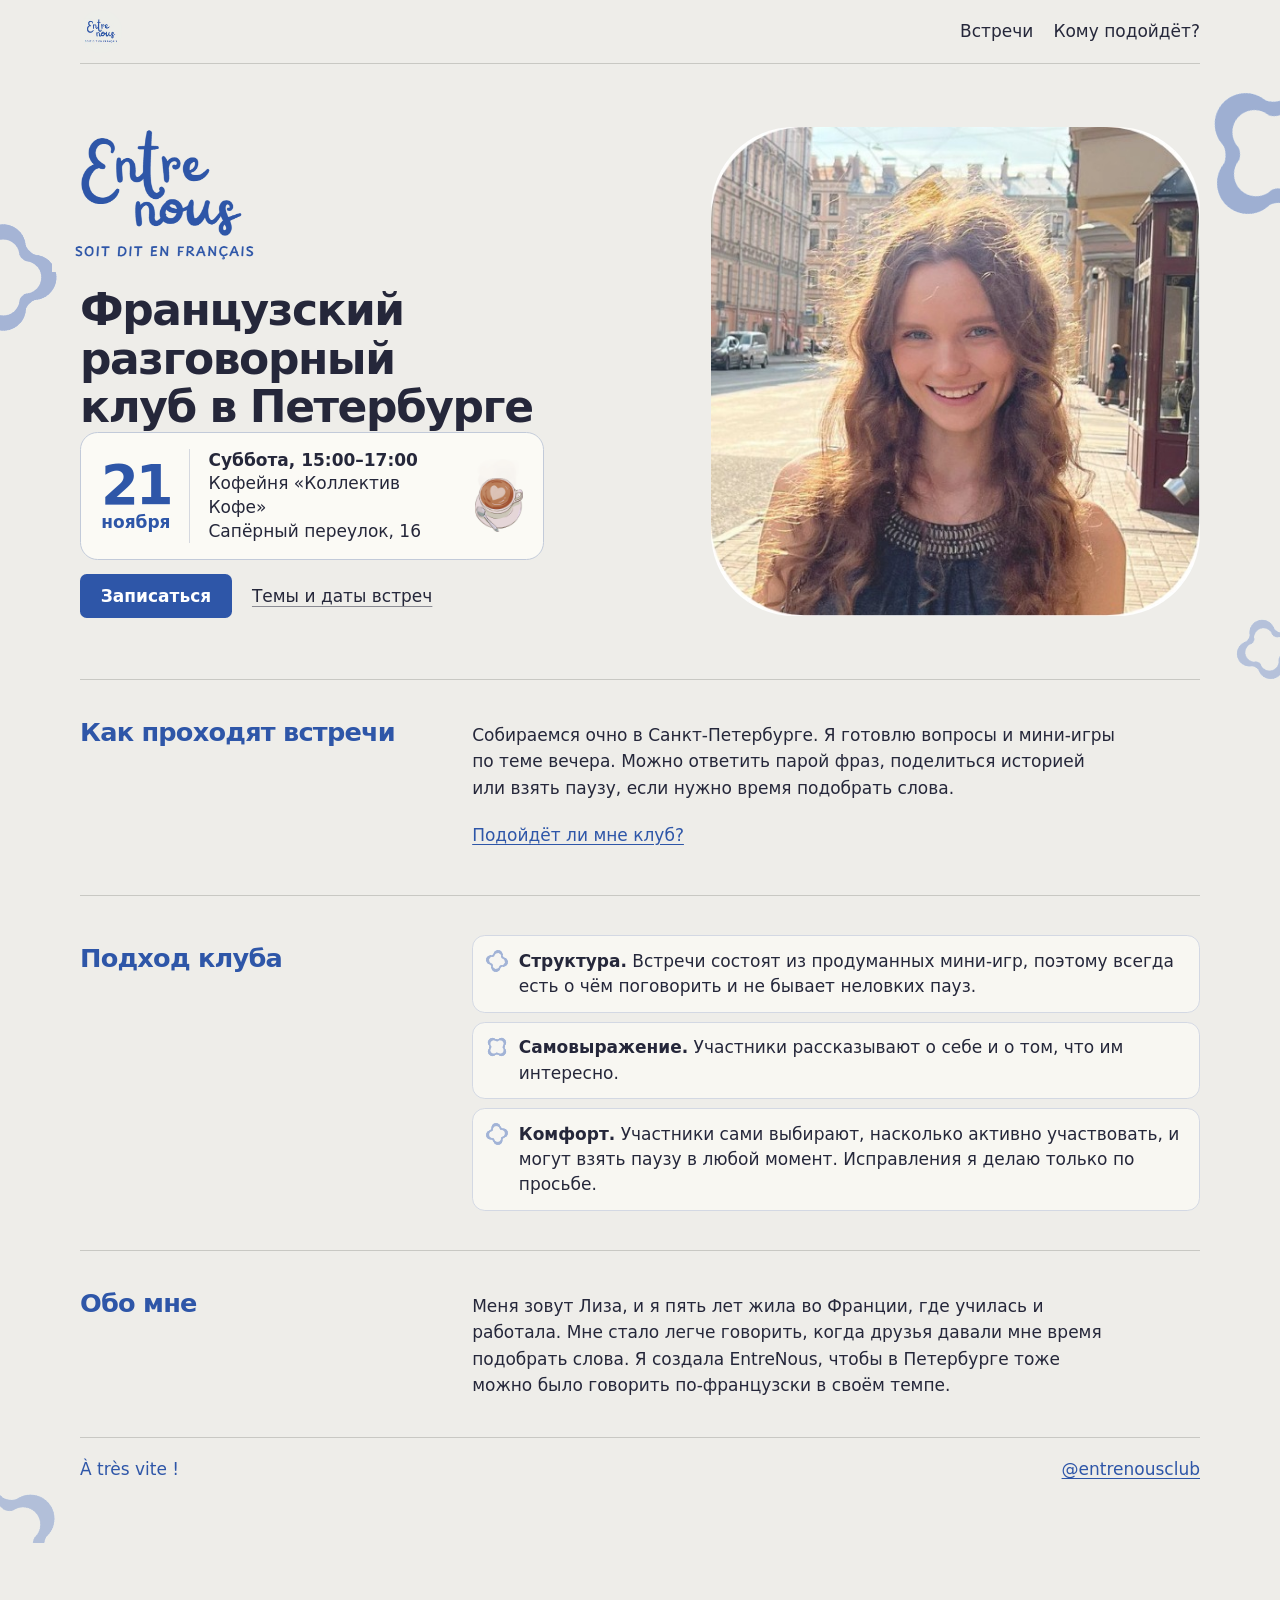
==== commit 352a1672: "Restore the previous hero and place quieter approach cards near the about section" ====
--- a/index.html
+++ b/index.html
@@ -60,8 +60,8 @@
     main { padding-block: 0; }
     header a, footer a { font-size: inherit; }
     .top, .hero { width: min(calc(100% - clamp(2.25rem, 8vw, 5rem)), 70rem); margin-inline: auto; }
-    .top { min-height: 4.5rem; padding-block: 0; }
-    .top .brand img { width: 6.25rem; border-radius: 0; }
+    .top { min-height: 4rem; padding-block: 0; }
+    .top .brand img { width: 2.65rem; }
     .top nav { gap: .25rem 1.25rem; }
     .hero {
       --edge-gutter: max(clamp(1.125rem, 4vw, 2.5rem), (100vw - 70rem) / 2);
@@ -96,35 +96,27 @@
     @keyframes outline-sway {
       50% { transform: translate(-3px, -2px) rotate(-31deg); }
     }
+    .hero-logo { display: block; width: min(100%, 14rem); height: auto; margin-block-end: .9rem; margin-inline-start: -1.75rem; }
     .hero h1 { font-size: clamp(1.875rem, 3.75vw, 2.75rem); line-height: 1.1; letter-spacing: -.033em; }
     .hero-break-narrow { display: none; }
-    .approach ul {
-      display: grid; grid-template-columns: repeat(3, minmax(0, 1fr)); gap: clamp(.7rem, 2vw, 1.2rem);
-      margin: 1rem 0 0; padding: 0; list-style: none;
-    }
+    .approach ul { display: grid; gap: .55rem; margin: 0; padding: 0; list-style: none; line-height: 1.48; }
     .approach li {
       position: relative; isolation: isolate;
-      padding: clamp(1rem, 2.1vw, 1.45rem); line-height: 1.48;
-      background: var(--blue); color: #f5f7ff; border-radius: 1rem;
-    }
-    .approach li:nth-child(2) { background: #25498f; }
-    .approach li:nth-child(3) { background: #345da9; }
+      padding: .8rem 1rem .8rem 2.85rem;
+      background: #f8f7f2; border: 1px solid #d3d8e3; border-radius: .8rem;
+    }
     .approach li::before {
-      content: ""; position: absolute; z-index: -1; inset-block-start: .65rem; inset-inline-end: .65rem;
-      width: 2.65rem; aspect-ratio: 1; background: var(--outline-image) center / contain no-repeat;
-      filter: invert(1) grayscale(1); mix-blend-mode: screen; opacity: .62;
-      transform: rotate(-14deg); pointer-events: none;
+      content: ""; position: absolute; inset-block-start: .8rem; inset-inline-start: .75rem;
+      width: 1.5rem; aspect-ratio: 1; background: var(--outline-image) center / contain no-repeat;
+      mix-blend-mode: darken; transform: rotate(-14deg); opacity: .72; pointer-events: none;
     }
     .approach li:nth-child(2)::before { transform: rotate(21deg); }
     .approach li:nth-child(3)::before { transform: rotate(-32deg); }
-    .approach strong {
-      display: block; padding-inline-end: 2.15rem; margin-block-end: .55rem;
-      color: white; font-size: 1.22rem; font-weight: 600; line-height: 1.2; overflow-wrap: anywhere;
-    }
+    .approach strong { font-weight: 600; }
     .meeting {
       position: relative; isolation: isolate; overflow: hidden;
       display: grid; grid-template-columns: auto minmax(0, 1fr) auto; align-items: center;
-      gap: .75rem clamp(.65rem, 1.8vw, 1.15rem); width: 100%; max-width: 29rem;
+      column-gap: clamp(.65rem, 1.8vw, 1.15rem); max-width: 29rem; margin-bottom: .85rem;
       padding: 1rem clamp(.8rem, 2vw, 1.25rem);
       background: #fbfaf5; border: 1px solid #c2cad9; border-radius: 1.1rem;
     }
@@ -138,19 +130,14 @@
     .meeting-cup {
       display: block; width: clamp(2rem, 5.1vw, 3rem); height: auto; mix-blend-mode: multiply;
     }
-    .button {
-      display: inline-flex; align-items: center; justify-content: center; min-height: 44px;
-      grid-column: 2 / -1; justify-self: start; margin-inline-start: clamp(.65rem, 1.8vw, 1.15rem);
-      padding: .55rem 1.3rem; color: white; background: var(--blue); border-radius: .42rem; font-weight: 600; text-decoration: none;
-    }
+    .actions { display: flex; flex-wrap: wrap; align-items: center; gap: .25rem 1.25rem; }
+    .button { justify-content: center; padding: .55rem 1.3rem; color: white; background: var(--blue); border-radius: .42rem; font-weight: 600; text-decoration: none; }
     .button:hover { background: #234485; }
-    .approach, .sections section, .about { padding-block: clamp(1.6rem, 3vw, 2.5rem); border-top: 1px solid var(--line); }
-    .sections section, .about { display: grid; grid-template-columns: minmax(0, .75fr) minmax(0, 1.55fr); align-items: baseline; gap: .75rem 2.5rem; }
-    .section-links { display: flex; flex-wrap: wrap; column-gap: 1.25rem; grid-column: 2; }
-    .approach h2, .about h2, .sections h2 { color: var(--blue); }
-    .about { grid-template-columns: minmax(0, 1.3fr) minmax(0, 1fr); align-items: center; }
-    .about p { margin-block-start: .75rem; }
-    .about-portrait { display: block; justify-self: end; width: 100%; max-width: 24rem; height: auto; border-radius: 17%; }
+    .meeting-calendar { color: var(--ink); text-decoration-color: #8a8b93; text-underline-offset: .22em; }
+    .hero-portrait { display: block; justify-self: center; width: 100%; max-width: 33rem; height: auto; border-radius: 17%; }
+    .sections section, .approach, .about { display: grid; grid-template-columns: minmax(0, .75fr) minmax(0, 1.55fr); align-items: baseline; gap: .75rem 2.5rem; padding-block: clamp(1.6rem, 3vw, 2.5rem); border-top: 1px solid var(--line); }
+    .section-links { grid-column: 2; }
+    .about h2, .approach h2, .sections h2 { color: var(--blue); }
     @media (max-width: 780px) {
       .hero {
         --edge-gutter: max(clamp(1.125rem, 4vw, 2.5rem), (100vw - 34rem) / 2);
@@ -158,26 +145,28 @@
       }
       .hero::before { right: calc(-1 * var(--edge-gutter) - 2.85rem); width: 6.35rem; }
       .hero::after { right: calc(-1 * var(--edge-gutter) - 1.65rem); width: 3.6rem; }
-      body::before { top: 12.25rem; left: -3.2rem; width: 4.95rem; }
+      body::before { top: 7.65rem; left: -3rem; width: 4.95rem; }
       body::after { bottom: -2.55rem; left: -2.45rem; width: 5.8rem; }
-      .approach ul { grid-template-columns: 1fr; }
+      .hero-logo { width: min(100%, 12.7rem); margin-inline-start: -1.6rem; }
+      .hero-portrait { justify-self: start; max-width: 29rem; }
     }
     @media (max-width: 720px) {
-      .sections section, .about { grid-template-columns: 1fr; gap: .55rem; }
+      .sections section, .approach, .about { grid-template-columns: 1fr; gap: .55rem; }
       .section-links { grid-column: auto; }
-      .about-portrait { justify-self: start; margin-block-start: .6rem; }
     }
     @media (max-width: 500px) {
       .top nav { column-gap: .8rem; }
       .hero-break-wide { display: none; }
       .hero-break-narrow { display: initial; }
+      .approach li { padding-inline: 2.45rem .75rem; }
+      .approach li::before { inset-inline-start: .55rem; }
     }
   </style>
 </head>
 <body>
   <header class="wrap top" id="top">
     <a href="#top" class="brand" aria-label="EntreNous, начало страницы">
-      <img src="photos/entrenous-wordmark.png" width="379" height="249" lang="fr" alt="Entre nous. Soit dit en français.">
+      <img src="club.jpg" width="64" height="64" alt="">
     </a>
     <nav aria-label="Навигация">
       <a href="/#rencontres">Встречи</a>
@@ -186,18 +175,34 @@
   </header>
   <main>
     <section class="hero" aria-labelledby="club">
-      <h1 id="club">Французский<br class="hero-break-narrow"> разговорный<br class="hero-break-wide"> клуб<br class="hero-break-narrow"> в Петербурге</h1>
-      <div class="meeting" role="group" aria-label="Ближайшая встреча">
-        <time class="meeting-date" datetime="2026-11-21T15:00:00+03:00"><span class="meeting-day">21</span> ноября</time>
-        <p class="meeting-details">
-          <strong>Суббота, 15:00–17:00</strong>
-          <span>Кофейня «Коллектив Кофе»</span>
-          <span>Сапёрный переулок,&nbsp;16</span>
-        </p>
-        <img class="meeting-cup" src="photos/coffee-cup.png" width="467" height="712" alt="">
-        <a class="button" href="https://t.me/lisalesny">Записаться</a>
+      <div>
+        <img class="hero-logo" src="photos/entrenous-wordmark.png" width="379" height="249" lang="fr" alt="Entre nous. Soit dit en français.">
+        <h1 id="club">Французский<br class="hero-break-narrow"> разговорный<br class="hero-break-wide"> клуб<br class="hero-break-narrow"> в Петербурге</h1>
+        <div class="meeting" role="group" aria-label="Ближайшая встреча">
+          <time class="meeting-date" datetime="2026-11-21T15:00:00+03:00"><span class="meeting-day">21</span> ноября</time>
+          <p class="meeting-details">
+            <strong>Суббота, 15:00–17:00</strong>
+            <span>Кофейня «Коллектив Кофе»</span>
+            <span>Сапёрный переулок,&nbsp;16</span>
+          </p>
+          <img class="meeting-cup" src="photos/coffee-cup.png" width="467" height="712" alt="">
+        </div>
+        <div class="actions">
+          <a class="button" href="https://t.me/lisalesny">Записаться</a>
+          <a class="meeting-calendar" href="https://t.me/s/entrenousclub">Темы и даты встреч</a>
+        </div>
       </div>
+      <img class="hero-portrait" src="photos/liza-portrait.jpg" width="529" height="529" alt="Мой портрет на улице">
     </section>
+    <div class="wrap sections">
+      <section id="rencontres">
+        <h2>Как проходят встречи</h2>
+        <p>Собираемся очно в Санкт-Петербурге. Я готовлю вопросы и мини-игры по теме вечера. Можно ответить парой фраз, поделиться историей или взять паузу, если нужно время подобрать слова.</p>
+        <div class="section-links">
+          <a href="/faq/#uroven">Подойдёт ли мне клуб?</a>
+        </div>
+      </section>
+    </div>
     <section class="wrap approach" aria-labelledby="approach-title">
       <h2 id="approach-title">Подход клуба</h2>
       <ul role="list">
@@ -206,22 +211,9 @@
         <li><strong>Комфорт.</strong> Участники сами выбирают, насколько активно участвовать, и могут взять паузу в любой момент. Исправления я делаю только по просьбе.</li>
       </ul>
     </section>
-    <div class="wrap sections">
-      <section id="rencontres">
-        <h2>Как проходят встречи</h2>
-        <p>Собираемся очно в Санкт-Петербурге. Я готовлю вопросы и мини-игры по теме вечера. Можно ответить парой фраз, поделиться историей или взять паузу, если нужно время подобрать слова.</p>
-        <div class="section-links">
-          <a href="/faq/#uroven">Подойдёт ли мне клуб?</a>
-          <a href="https://t.me/s/entrenousclub">Темы и даты встреч</a>
-        </div>
-      </section>
-    </div>
     <section class="wrap about" id="about" aria-labelledby="about-title">
-      <div>
-        <h2 id="about-title">Обо мне</h2>
-        <p>Меня зовут Лиза, и я пять лет жила во Франции, где училась и работала. Мне стало легче говорить, когда друзья давали мне время подобрать слова. Я создала EntreNous, чтобы в Петербурге тоже можно было говорить по-французски в своём темпе.</p>
-      </div>
-      <img class="about-portrait" src="photos/liza-portrait.jpg" width="529" height="529" loading="lazy" alt="Мой портрет на улице">
+      <h2 id="about-title">Обо мне</h2>
+      <p>Меня зовут Лиза, и я пять лет жила во Франции, где училась и работала. Мне стало легче говорить, когда друзья давали мне время подобрать слова. Я создала EntreNous, чтобы в Петербурге тоже можно было говорить по-французски в своём темпе.</p>
     </section>
   </main>
   <footer class="wrap foot">
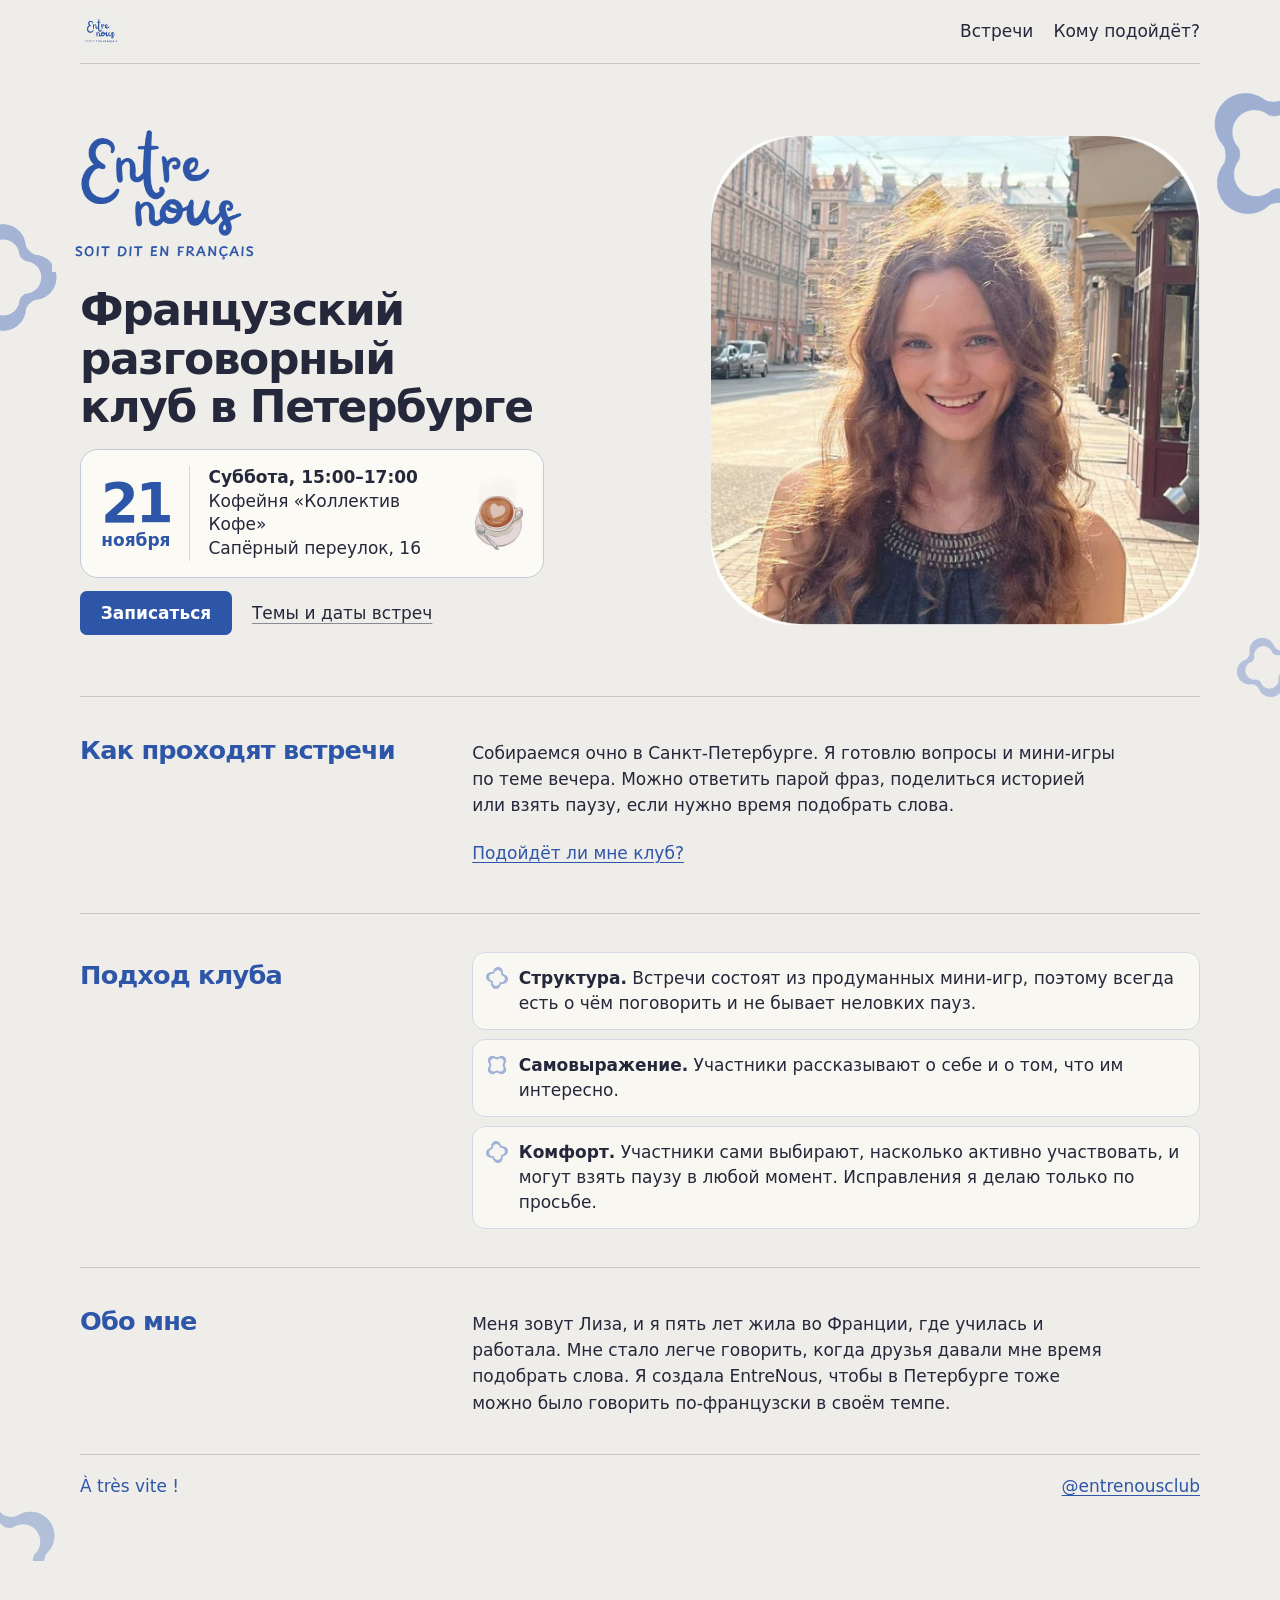
==== commit 97590ec0: "Restore spacing between the homepage title and next meeting" ====
--- a/index.html
+++ b/index.html
@@ -116,7 +116,7 @@
     .meeting {
       position: relative; isolation: isolate; overflow: hidden;
       display: grid; grid-template-columns: auto minmax(0, 1fr) auto; align-items: center;
-      column-gap: clamp(.65rem, 1.8vw, 1.15rem); max-width: 29rem; margin-bottom: .85rem;
+      column-gap: clamp(.65rem, 1.8vw, 1.15rem); max-width: 29rem; margin-block: 1.1rem .85rem;
       padding: 1rem clamp(.8rem, 2vw, 1.25rem);
       background: #fbfaf5; border: 1px solid #c2cad9; border-radius: 1.1rem;
     }
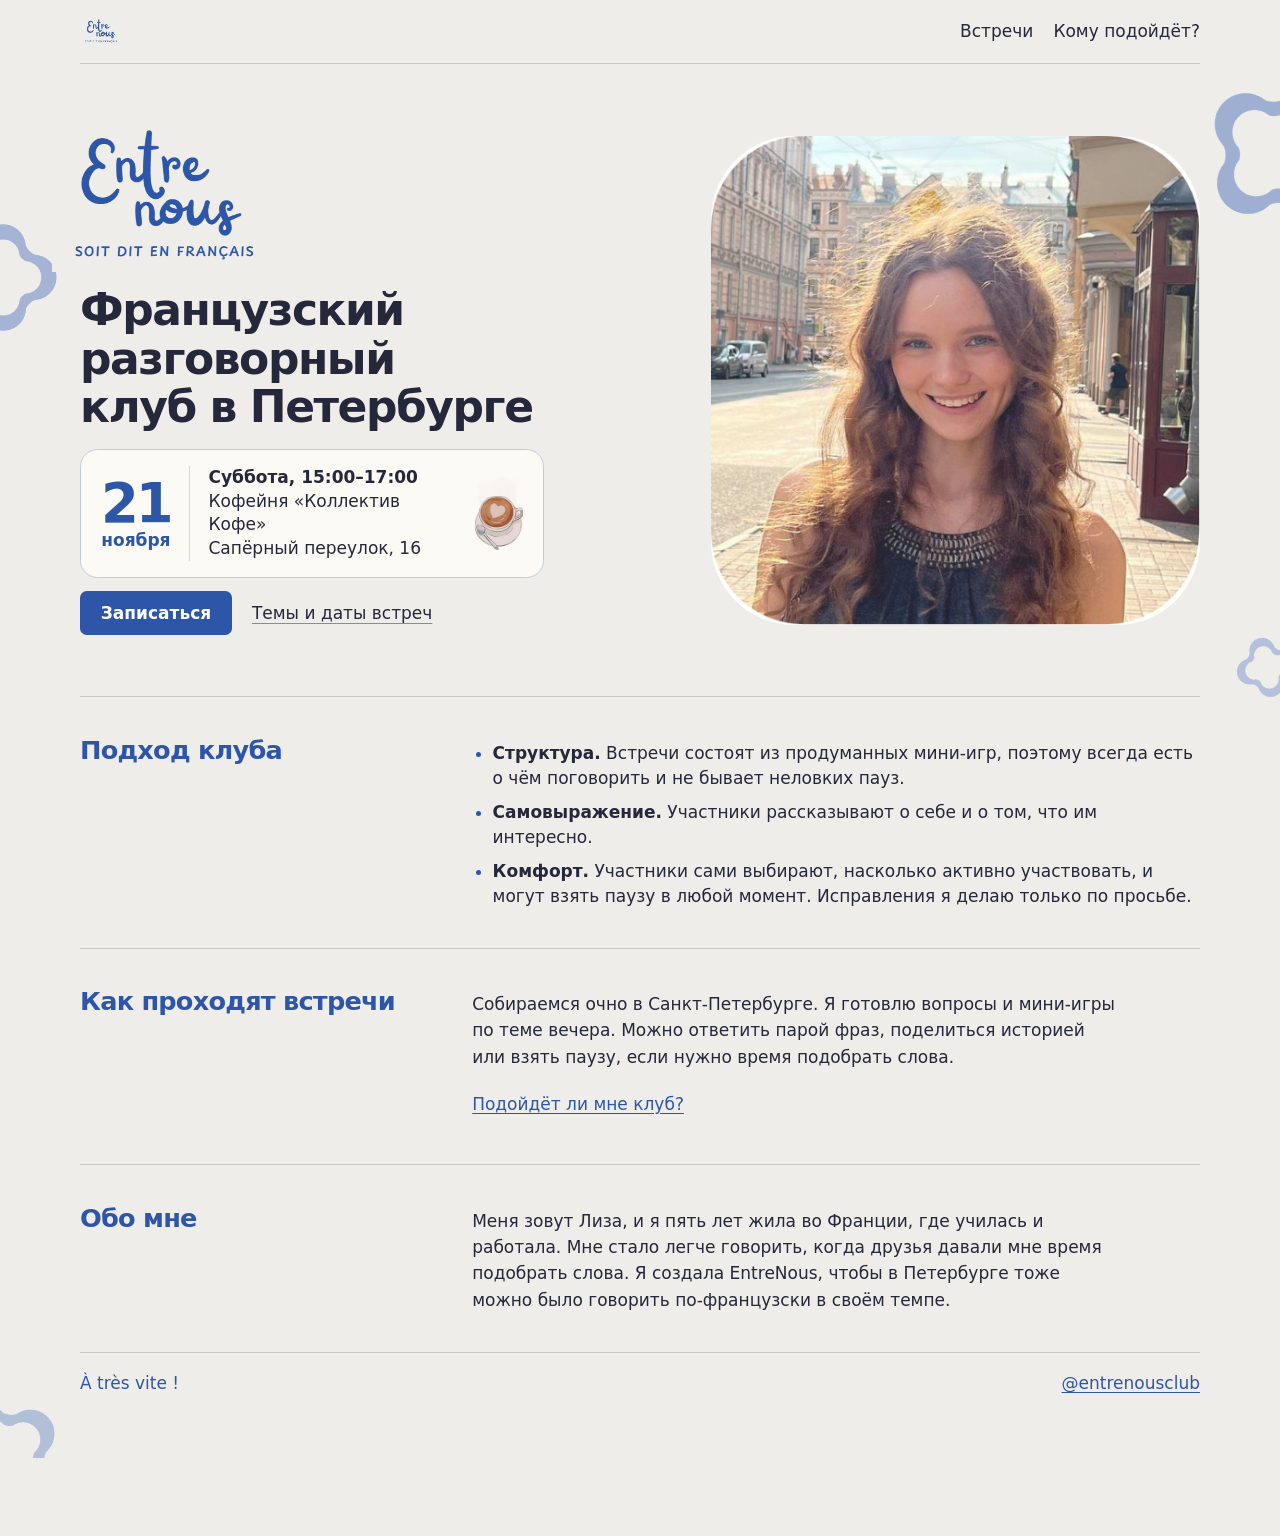
==== commit 08cec84d: "Move the plain approach list above the meeting format" ====
--- a/index.html
+++ b/index.html
@@ -99,19 +99,8 @@
     .hero-logo { display: block; width: min(100%, 14rem); height: auto; margin-block-end: .9rem; margin-inline-start: -1.75rem; }
     .hero h1 { font-size: clamp(1.875rem, 3.75vw, 2.75rem); line-height: 1.1; letter-spacing: -.033em; }
     .hero-break-narrow { display: none; }
-    .approach ul { display: grid; gap: .55rem; margin: 0; padding: 0; list-style: none; line-height: 1.48; }
-    .approach li {
-      position: relative; isolation: isolate;
-      padding: .8rem 1rem .8rem 2.85rem;
-      background: #f8f7f2; border: 1px solid #d3d8e3; border-radius: .8rem;
-    }
-    .approach li::before {
-      content: ""; position: absolute; inset-block-start: .8rem; inset-inline-start: .75rem;
-      width: 1.5rem; aspect-ratio: 1; background: var(--outline-image) center / contain no-repeat;
-      mix-blend-mode: darken; transform: rotate(-14deg); opacity: .72; pointer-events: none;
-    }
-    .approach li:nth-child(2)::before { transform: rotate(21deg); }
-    .approach li:nth-child(3)::before { transform: rotate(-32deg); }
+    .approach ul { display: grid; gap: .55rem; margin: 0; padding-inline-start: 1.2em; line-height: 1.48; }
+    .approach li::marker { color: var(--blue); }
     .approach strong { font-weight: 600; }
     .meeting {
       position: relative; isolation: isolate; overflow: hidden;
@@ -158,8 +147,6 @@
       .top nav { column-gap: .8rem; }
       .hero-break-wide { display: none; }
       .hero-break-narrow { display: initial; }
-      .approach li { padding-inline: 2.45rem .75rem; }
-      .approach li::before { inset-inline-start: .55rem; }
     }
   </style>
 </head>
@@ -194,6 +181,14 @@
       </div>
       <img class="hero-portrait" src="photos/liza-portrait.jpg" width="529" height="529" alt="Мой портрет на улице">
     </section>
+    <section class="wrap approach" aria-labelledby="approach-title">
+      <h2 id="approach-title">Подход клуба</h2>
+      <ul>
+        <li><strong>Структура.</strong> Встречи состоят из продуманных мини-игр, поэтому всегда есть о чём поговорить и не бывает неловких пауз.</li>
+        <li><strong>Самовыражение.</strong> Участники рассказывают о себе и о том, что им интересно.</li>
+        <li><strong>Комфорт.</strong> Участники сами выбирают, насколько активно участвовать, и могут взять паузу в любой момент. Исправления я делаю только по просьбе.</li>
+      </ul>
+    </section>
     <div class="wrap sections">
       <section id="rencontres">
         <h2>Как проходят встречи</h2>
@@ -203,14 +198,6 @@
         </div>
       </section>
     </div>
-    <section class="wrap approach" aria-labelledby="approach-title">
-      <h2 id="approach-title">Подход клуба</h2>
-      <ul role="list">
-        <li><strong>Структура.</strong> Встречи состоят из продуманных мини-игр, поэтому всегда есть о чём поговорить и не бывает неловких пауз.</li>
-        <li><strong>Самовыражение.</strong> Участники рассказывают о себе и о том, что им интересно.</li>
-        <li><strong>Комфорт.</strong> Участники сами выбирают, насколько активно участвовать, и могут взять паузу в любой момент. Исправления я делаю только по просьбе.</li>
-      </ul>
-    </section>
     <section class="wrap about" id="about" aria-labelledby="about-title">
       <h2 id="about-title">Обо мне</h2>
       <p>Меня зовут Лиза, и я пять лет жила во Франции, где училась и работала. Мне стало легче говорить, когда друзья давали мне время подобрать слова. Я создала EntreNous, чтобы в Петербурге тоже можно было говорить по-французски в своём темпе.</p>
